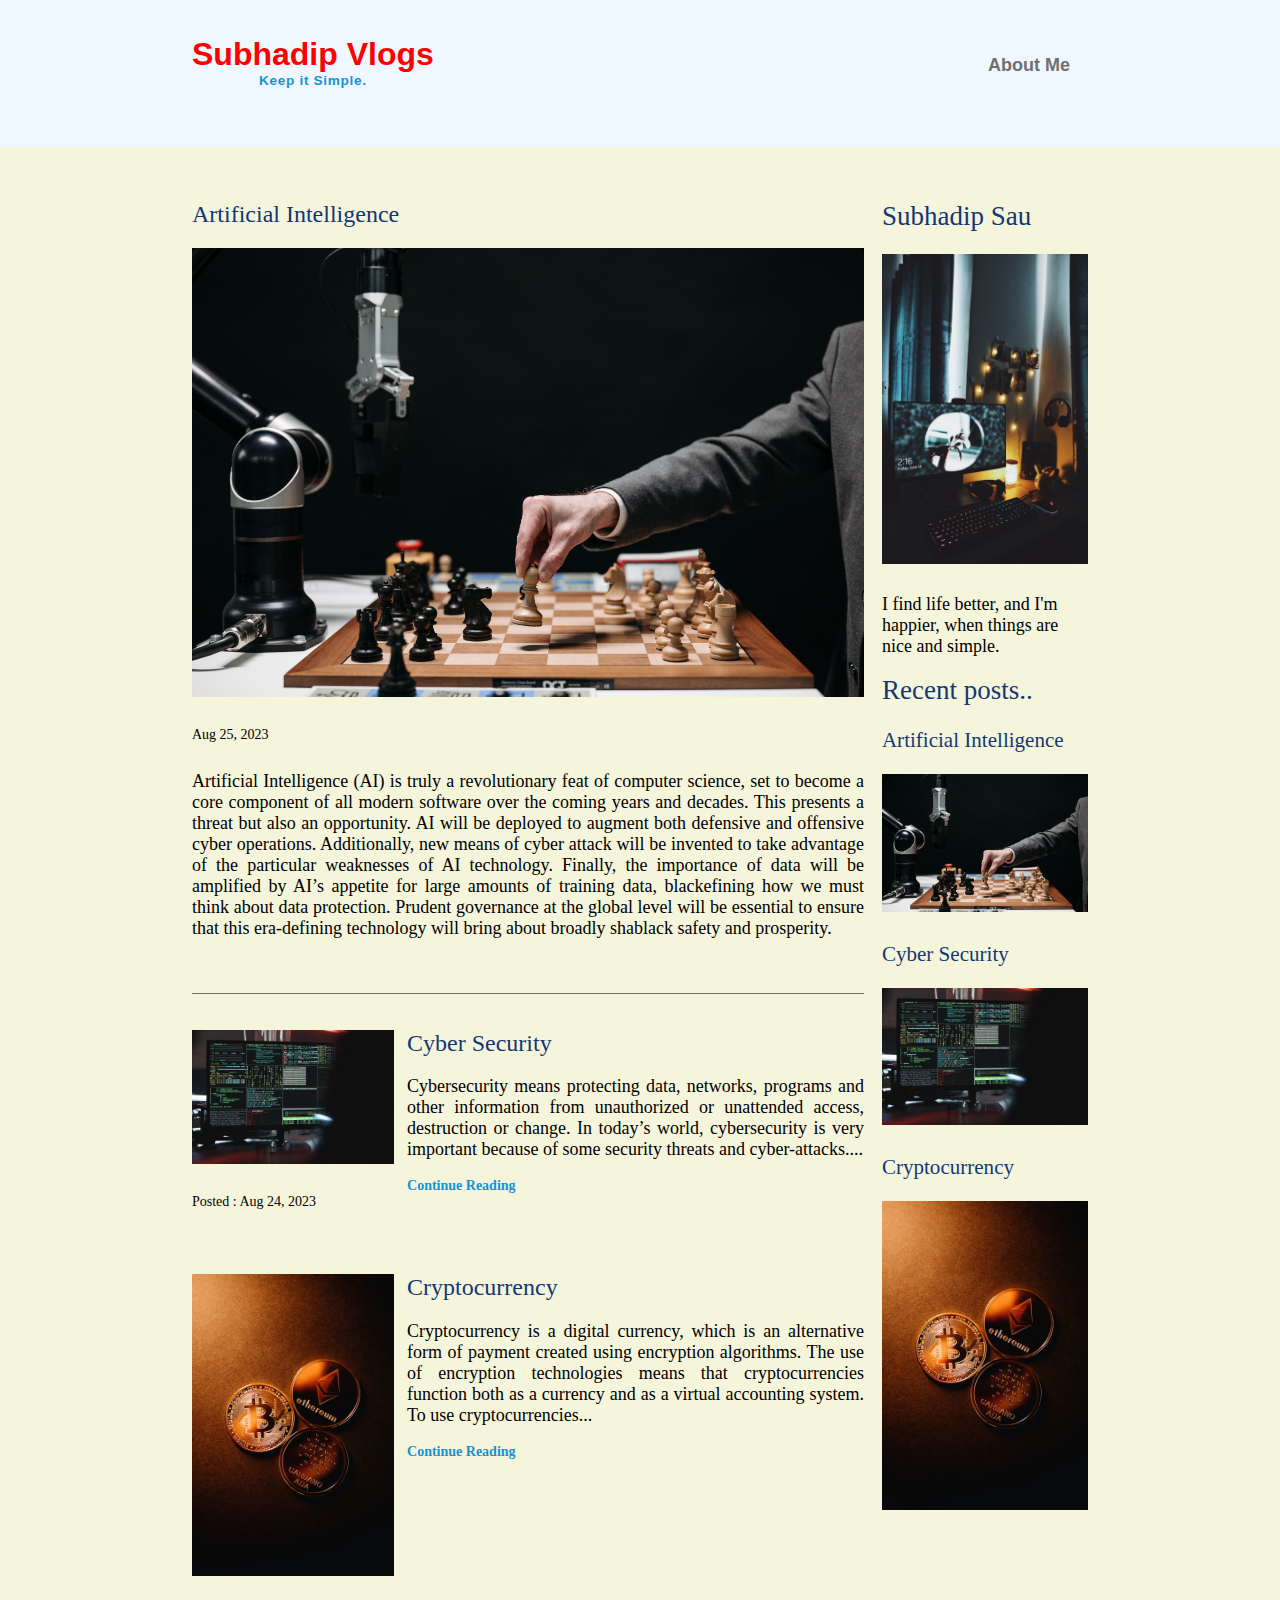
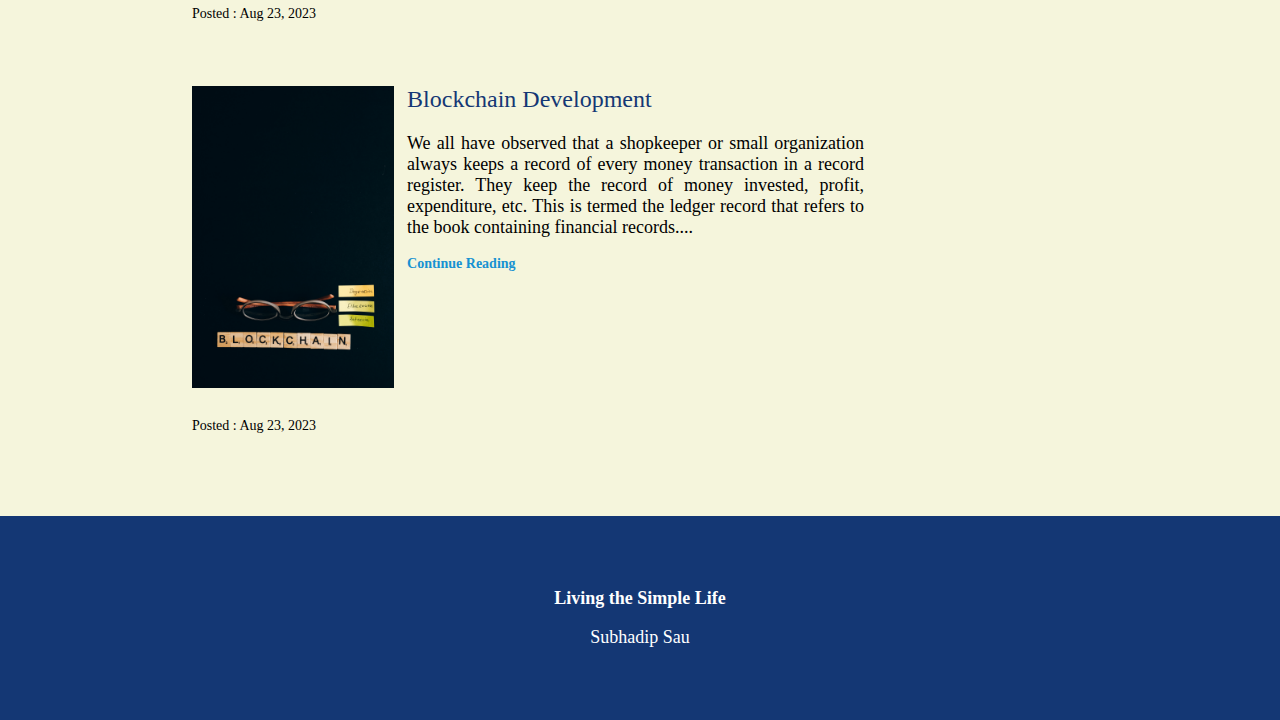
==== index.html @ 30981d5a "Vlog" ====
<html>
  <head>
    <meta charset="UTF-8" />
    <meta name="viewport" content="width=device-width, initial-scale=1" />
    <title>vlog</title>
  </head>
  <link rel="stylesheet" href="style.css" />
  <body>
    <!-- header starts -->
    <header>
      <div class="container container-flex">
        <div class="site-title">
          <h1>Subhadip Vlogs</h1>
          <p class="subtitle">Keep it Simple.</p>
        </div>
        <nav>
          <ul>
            <li><a href="about.html">About Me</a></li>
          </ul>
        </nav>
      </div>
    </header>
    <!-- header ends -->

    <!-- container starts -->
    <div class="container container-flex">
      <main role="main">
        <article class="article-featured">
          <h2 class="article-title">Artificial Intelligence</h2>
          <img
            src="images/image2.jpg"
            alt="image"
            class="article-image"
          />
          <p class="article-info">Aug 25, 2023</p>
          <p class="article-body">
            Artificial Intelligence (AI) is truly a revolutionary feat of computer
          science, set to become a core component of all modern software over
          the coming years and decades. This presents a threat but also an
          opportunity. AI will be deployed to augment both defensive and
          offensive cyber operations. Additionally, new means of cyber attack
          will be invented to take advantage of the particular weaknesses of AI
          technology. Finally, the importance of data will be amplified by AI’s
          appetite for large amounts of training data, blackefining how we must
          think about data protection. Prudent governance at the global level
          will be essential to ensure that this era-defining technology will
          bring about broadly shablack safety and prosperity.
          </p>
        </article>

        <article class="article-recent">
          <div class="article-recent-main">
            <h2 class="article-title">Cyber Security</h2>
            <p class="article-body">
              Cybersecurity means protecting data, networks, programs and other
              information from unauthorized or unattended access, destruction or
              change. In today’s world, cybersecurity is very important because of
              some security threats and cyber-attacks....
            </p>
            <a href="Content/cs.html" class="article-read-more">Continue Reading</a>
          </div>
          <div class="article-recent-secondary">
            <img
              src="images/image3.jpg"
              alt="image"
              class="article-image"
            />
            <p class="article-info">Posted : Aug 24, 2023</p>
          </div>
        </article>

        <article class="article-recent">
          <div class="article-recent-main">
            <h2 class="article-title">Cryptocurrency</h2>
            <p class="article-body">
                Cryptocurrency is a digital currency, which is an alternative form of
                payment created using encryption algorithms. The use of encryption
                technologies means that cryptocurrencies function both as a currency
                and as a virtual accounting system. To use cryptocurrencies...
            </p>
            <a href="Content/crypto.html" class="article-read-more">Continue Reading</a>
          </div>
          <div class="article-recent-secondary">
            <img
              src="images/image4.jpg"
              alt="image"
              class="article-image"
            />
            <p class="article-info">Posted : Aug 23, 2023</p>
          </div>
        </article>

        <article class="article-recent">
          <div class="article-recent-main">
            <h2 class="article-title">Blockchain Development</h2>
            <p class="article-body">
                 We all have observed that a shopkeeper or small organization always
                 keeps a record of every money transaction in a record register. They
                 keep the record of money invested, profit, expenditure, etc. This is
                 termed the ledger record that refers to the book containing financial 
                 records....
            </p>
            <a href="Content/blockchain.html" class="article-read-more">Continue Reading</a>
          </div>
          <div class="article-recent-secondary">
            <img
              src="images/image5.jpg"
              alt="image"
              class="article-image"
            />
            <p class="article-info">Posted : Aug 23, 2023</p>
          </div>
        </article>
      </main>

      <aside class="sidebar">
        <div class="sidebar-widget">
          <h2 class="widget-title">Subhadip Sau</h2>
          <img
            src="images/background.jpg"
            alt="image"
            class="widget-image"
          />
          <p class="widget-body">
            I find life better, and I'm happier, when things are nice and
            simple.
          </p>
        </div>

        <div class="sidebar-widget">
          <h2 class="widget-title">Recent posts..</h2>
          <div class="widget-recent-post">
            <h3 class="widget-recent-post-title">Artificial Intelligence</h3>
            <img
              src="images/image2.jpg"
              alt="image"
              class="widget-image"
            />
          </div>
          <div class="widget-recent-post">
            <h3 class="widget-recent-post-title">Cyber Security</h3>
            <img
              src="images/image3.jpg"
              alt="image"
              class="widget-image"
            />
          </div>
          <div class="widget-recent-post">
            <h3 class="widget-recent-post-title">Cryptocurrency</h3>
            <img
              src="images/image4.jpg"
              alt="image"
              class="widget-image"
            />
          </div>
        </div>
      </aside>
    </div>
    <!-- container ends -->

    <!-- footer starts -->
    <footer>
      <p><strong>Living the Simple Life</strong></p>
      <p>
        <a href="https://www.linkedin.com/in/subhadip-sau/" target="_blank">Subhadip Sau</a>
      </p>
    </footer>
    <!-- footer ends -->
  </body>
</html>
---- style.css ----
body {
    margin: 0;
    font-family:'Times New Roman', Times, serif;
    font-size: 1.125rem;
    font-weight: 300;
    background-color: beige;
}
h1{
    font-family: Arial, Helvetica, sans-serif;
    font-weight: bold;
    color:red
}
h2,
h3 {
    font-family: 'Lora', serif;
    font-weight: 400;
    color: #143774;
    margin-top: 0;
}
h1{
  font-size: 2rem;
  margin: 0;
}
a {
    color: #1792d2;
}

a:hover,
a:focus {
    color: #143774;
}

strong {
    font-weight: 700;
}
.subtitle{
  font-size: 0.85rem;
  font-weight: 700;
  margin: 0;
  color: #1792d2;
  letter-spacing: 0.05em;
  font-family: 'Ubuntu Bold', sans-serif;
}
.article-title {
    font-size: 1.5rem;
}

.article-read-more,
.article-info {
    font-size: .875rem;
}

.article-read-more {
    color: #1792d2;
    text-decoration: none;
    font-weight: 700;
}
.article-read-more:hover,
.article-read-more:focus {
    color: #143774;
    text-decoration: underline;
}
.article-info {
    margin: 2em 0;
}
header{
  padding: 2em 0;
  text-align: center;
  background: #f0f8ff;
  font-family: sans-serif;
  margin-bottom: 3em;
}
.container-flex{
  max-width: 70vw;
  margin: 0 auto;
  display: flex;
  justify-content: space-between;
  margin-bottom: 1em;
}
nav ul{
  display: flex;
  justify-content: center;
  list-style: none;
  padding: 0;
}
nav li{
  margin: 0 1em;
}
nav a{
  text-decoration: none;
  color: #707070;
  font-weight: 700; 
  padding: 0.25em 0;
}

nav a:hover,
nav a:focus{
  color: #143774;
  border-bottom: 1px solid black;
  transition: .3s ease;
}

img{
  max-width: 100%;
  display: block;
  margin-bottom: 30px;
}
main{
  max-width: 75%;
}
.article-body{
  width: 100%;
  text-align: justify;
}
.sidebar{
  max-width: 23%;
}
footer {
    background:#143774;
    color: white;
    text-align: center;
    padding: 3em 0;
}
footer a{
  text-decoration: none;
  color: white;
}
footer a:hover{
  text-decoration: underline;
  color: white;
}
@media (max-width:1050px){
  .container-flex{
    flex-direction: column;
  }
  .site-title, .subtitle{
    width: 100%;
  }
  main{
    max-width: 100%;
  }
  .sidebar{
    max-width: 100%;
  }
  
}
@media (max-width: 500px){
  nav ul{
    display: flex;
    flex-direction: column;
  }
  nav li{
    margin: 0.5em 0;
  }
}

/* articles */
.article-featured {
    border-bottom: #707070 1px solid;
    padding-bottom: 2em;
    margin-bottom: 2em;
}
.article-recent {
    display: flex;
    flex-direction: column;
    margin-bottom: 2em;
}

.article-recent-main {
    order: 2;
}

.article-recent-secondary {
    order: 1;
}

@media (min-width: 675px) {
    .article-recent {
        flex-direction: row;
        justify-content: space-between;
    }
    
    .article-recent-main {
        width: 68%;
    }
    
    .article-recent-secondary {
        width: 30%;
    }
}
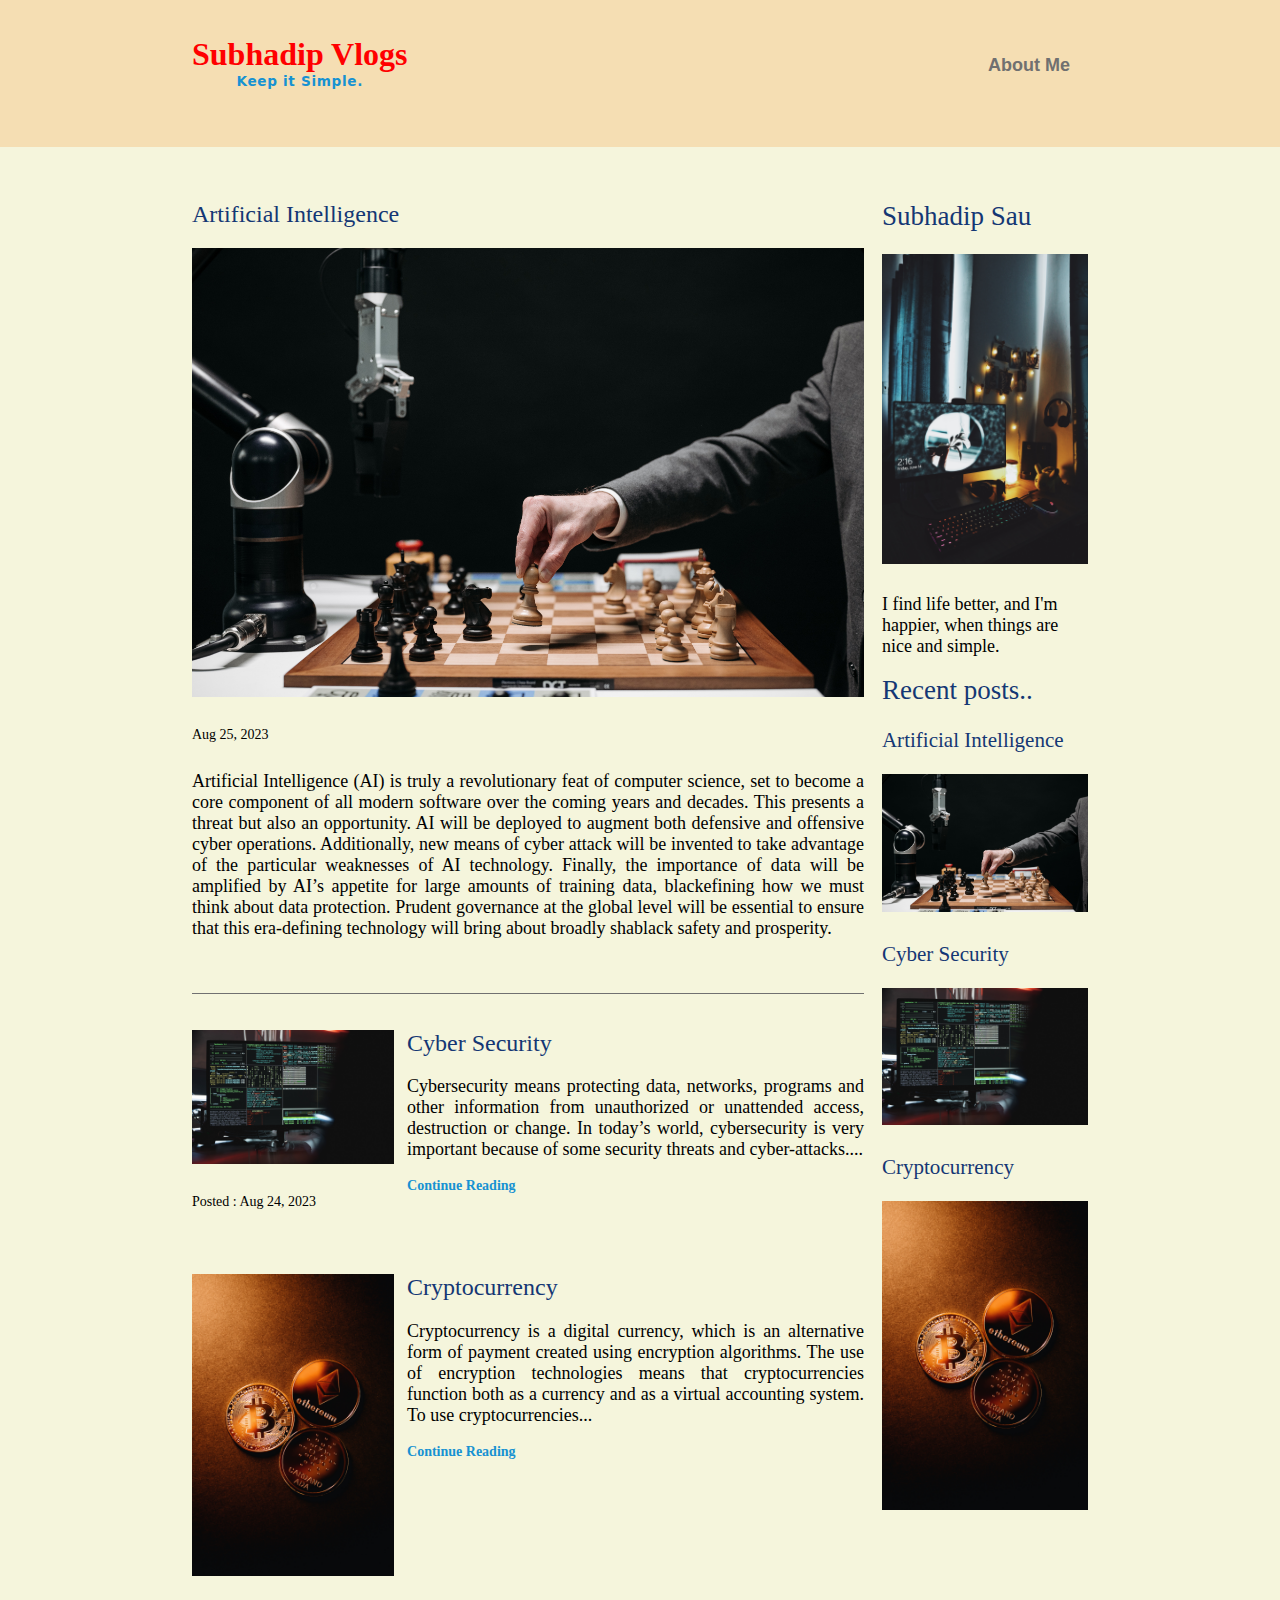
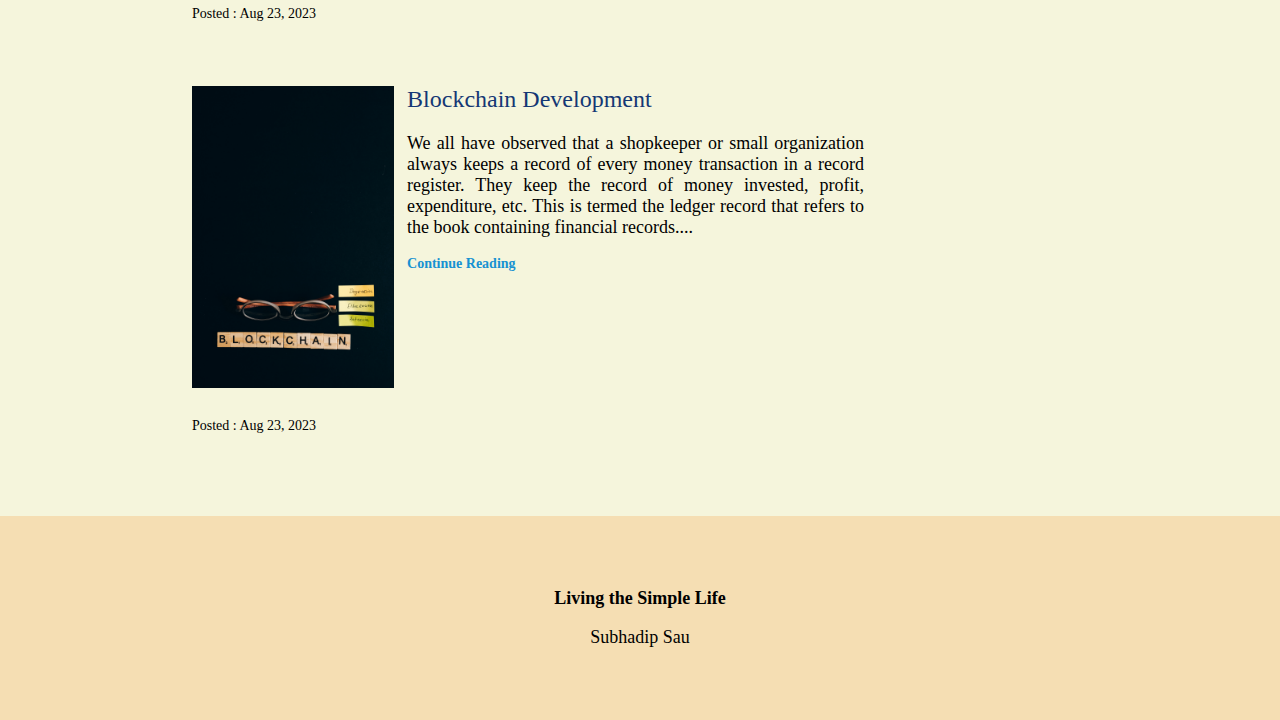
==== commit 908b8c95: "Small Change" ====
--- a/index.html
+++ b/index.html
@@ -112,7 +112,7 @@
           </div>
         </article>
       </main>
-
+      
       <aside class="sidebar">
         <div class="sidebar-widget">
           <h2 class="widget-title">Subhadip Sau</h2>
@@ -162,7 +162,7 @@
     <footer>
       <p><strong>Living the Simple Life</strong></p>
       <p>
-        <a href="https://www.linkedin.com/in/subhadip-sau/" target="_blank">Subhadip Sau</a>
+        <a href="https://www.linkedin.com/in/subhadip-sau/" target="_blank" style="color: black;">Subhadip Sau</a>
       </p>
     </footer>
     <!-- footer ends -->
--- a/style.css
+++ b/style.css
@@ -6,7 +6,7 @@
     background-color: beige;
 }
 h1{
-    font-family: Arial, Helvetica, sans-serif;
+    font-family: -webkit-body;
     font-weight: bold;
     color:red
 }
@@ -39,7 +39,7 @@
   margin: 0;
   color: #1792d2;
   letter-spacing: 0.05em;
-  font-family: 'Ubuntu Bold', sans-serif;
+  font-family: system-ui, -apple-system, BlinkMacSystemFont, 'Segoe UI', Roboto, Oxygen, Ubuntu, Cantarell, 'Open Sans', 'Helvetica Neue', sans-serif;
 }
 .article-title {
     font-size: 1.5rem;
@@ -66,7 +66,7 @@
 header{
   padding: 2em 0;
   text-align: center;
-  background: #f0f8ff;
+  background: wheat;
   font-family: sans-serif;
   margin-bottom: 3em;
 }
@@ -116,8 +116,8 @@
   max-width: 23%;
 }
 footer {
-    background:#143774;
-    color: white;
+    background: wheat;
+    color: black;
     text-align: center;
     padding: 3em 0;
 }
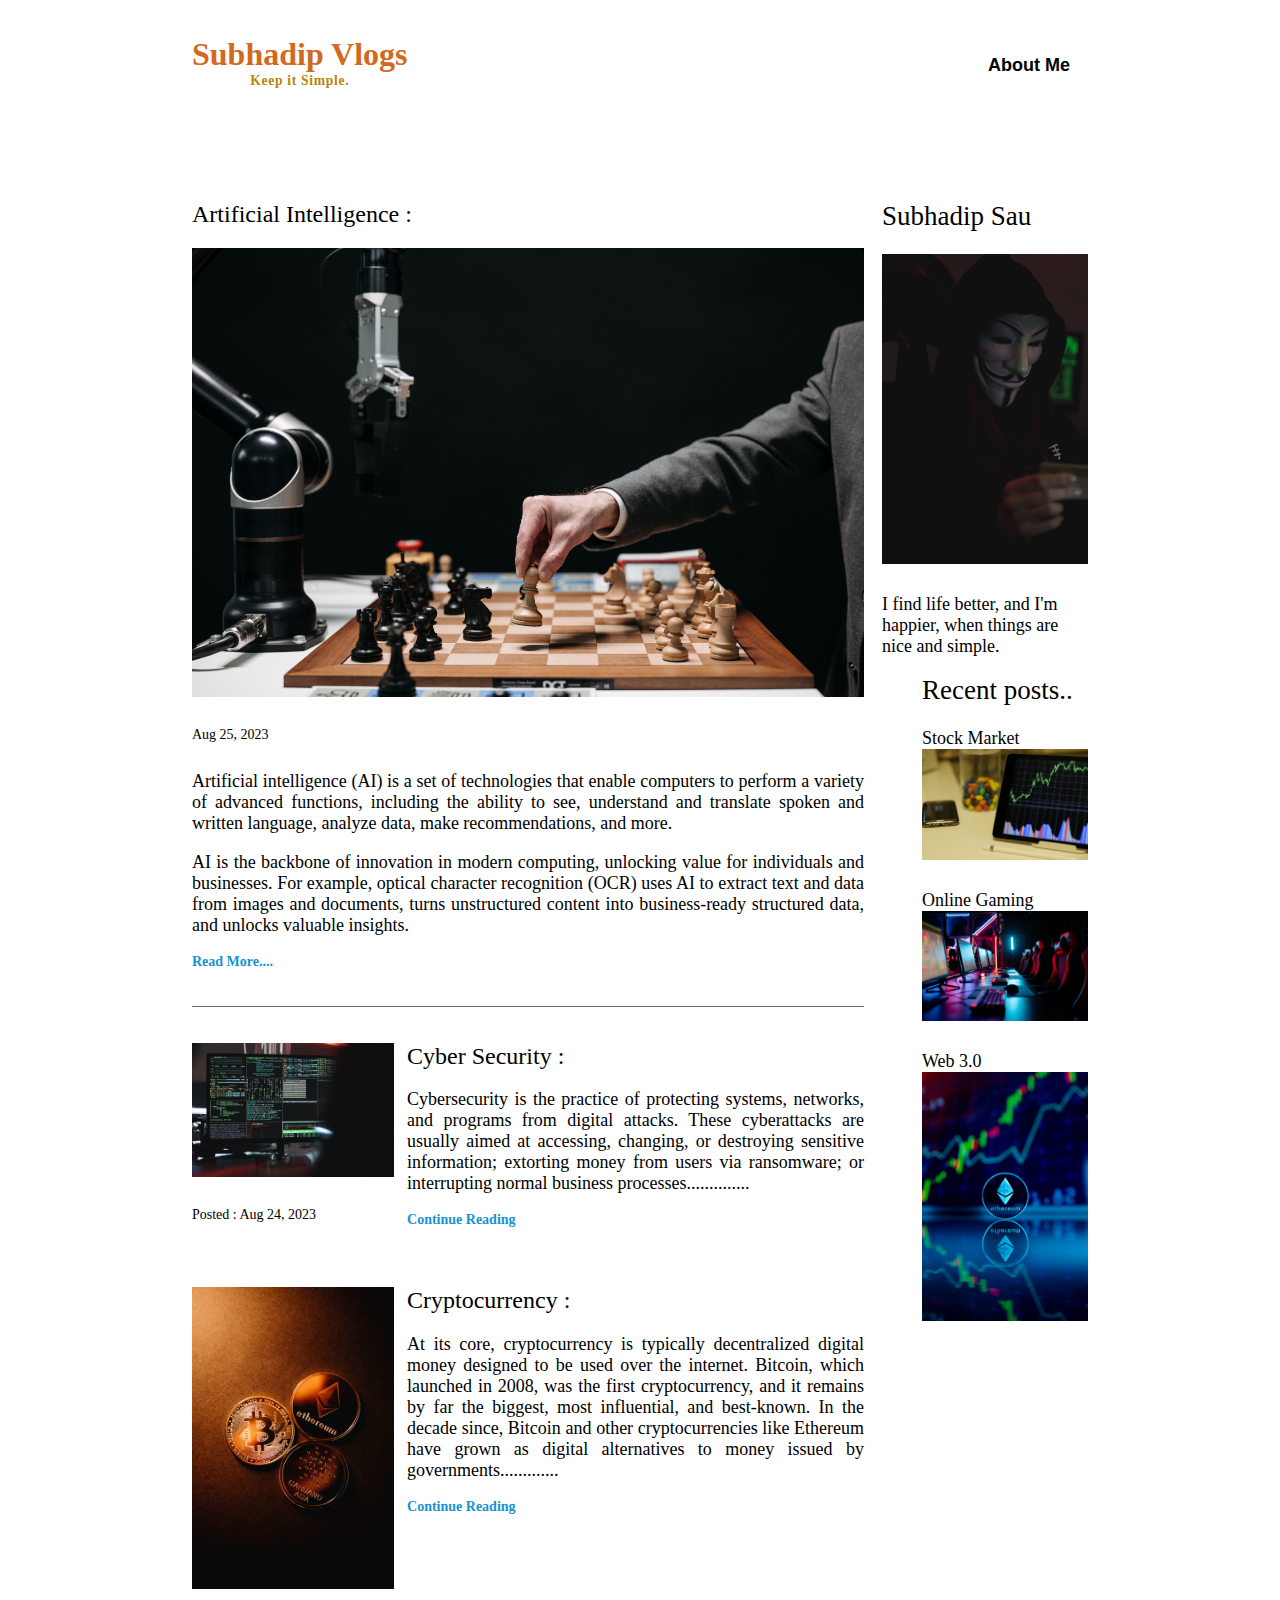
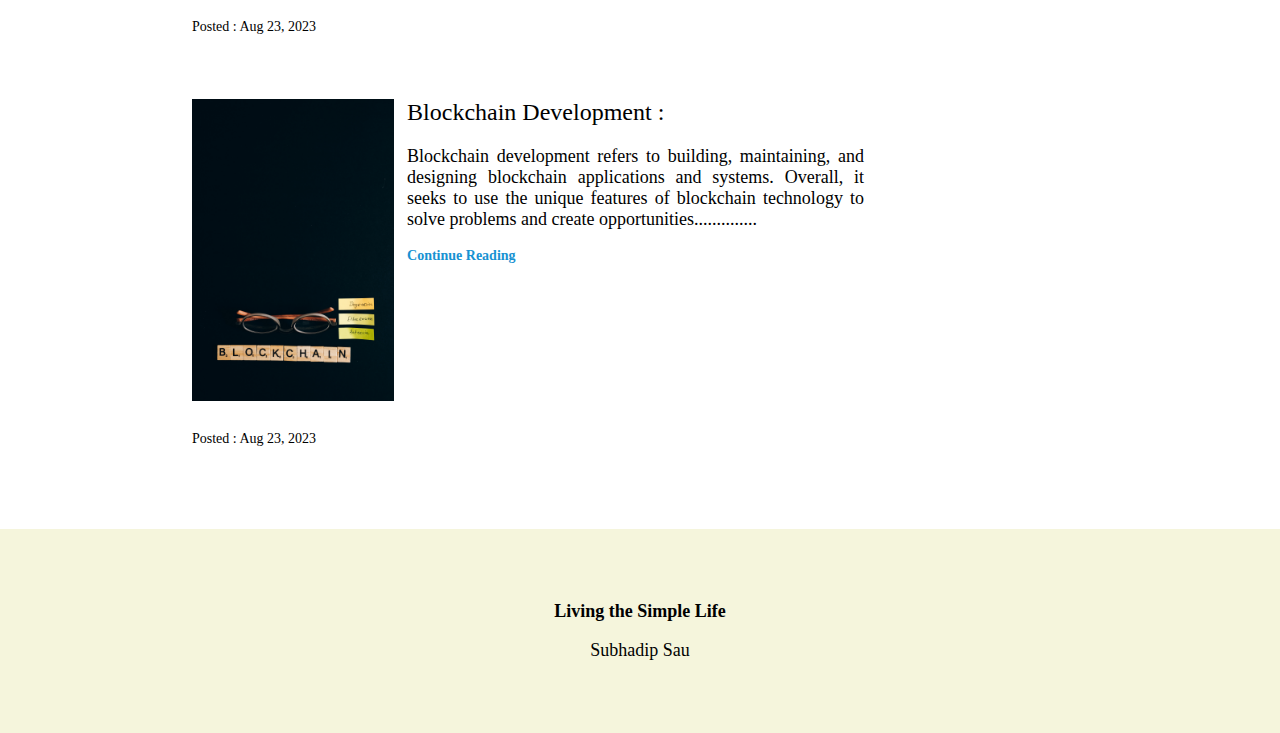
==== commit 3fdb2f7e: "Some Changes" ====
--- a/index.html
+++ b/index.html
@@ -15,7 +15,7 @@
         </div>
         <nav>
           <ul>
-            <li><a href="about.html">About Me</a></li>
+            <li><a href="https://www.linkedin.com/in/subhadip-sau/">About Me</a></li>
           </ul>
         </nav>
       </div>
@@ -26,7 +26,7 @@
     <div class="container container-flex">
       <main role="main">
         <article class="article-featured">
-          <h2 class="article-title">Artificial Intelligence</h2>
+          <h2 class="article-title">Artificial Intelligence : </h2>
           <img
             src="images/image2.jpg"
             alt="image"
@@ -34,30 +34,20 @@
           />
           <p class="article-info">Aug 25, 2023</p>
           <p class="article-body">
-            Artificial Intelligence (AI) is truly a revolutionary feat of computer
-          science, set to become a core component of all modern software over
-          the coming years and decades. This presents a threat but also an
-          opportunity. AI will be deployed to augment both defensive and
-          offensive cyber operations. Additionally, new means of cyber attack
-          will be invented to take advantage of the particular weaknesses of AI
-          technology. Finally, the importance of data will be amplified by AI’s
-          appetite for large amounts of training data, blackefining how we must
-          think about data protection. Prudent governance at the global level
-          will be essential to ensure that this era-defining technology will
-          bring about broadly shablack safety and prosperity.
-          </p>
+            Artificial intelligence (AI) is a set of technologies that enable computers to perform a variety of advanced functions, including the ability to see, understand and translate spoken and written language, analyze data, make recommendations, and more.</p>
+          <p class="article-body">
+            AI is the backbone of innovation in modern computing, unlocking value for individuals and businesses. For example, optical character recognition (OCR) uses AI to extract text and data from images and documents, turns unstructured content into business-ready structured data, and unlocks valuable insights.
+          </p>  
+          <a href="https://cloud.google.com/learn/what-is-artificial-intelligence" class="article-read-more">Read More....</a>
         </article>
 
         <article class="article-recent">
           <div class="article-recent-main">
-            <h2 class="article-title">Cyber Security</h2>
+            <h2 class="article-title">Cyber Security : </h2>
             <p class="article-body">
-              Cybersecurity means protecting data, networks, programs and other
-              information from unauthorized or unattended access, destruction or
-              change. In today’s world, cybersecurity is very important because of
-              some security threats and cyber-attacks....
+              Cybersecurity is the practice of protecting systems, networks, and programs from digital attacks. These cyberattacks are usually aimed at accessing, changing, or destroying sensitive information; extorting money from users via ransomware; or interrupting normal business processes..............
             </p>
-            <a href="Content/cs.html" class="article-read-more">Continue Reading</a>
+            <a href="https://www.cisco.com/c/en_in/products/security/what-is-cybersecurity.html" class="article-read-more">Continue Reading</a>
           </div>
           <div class="article-recent-secondary">
             <img
@@ -71,14 +61,11 @@
 
         <article class="article-recent">
           <div class="article-recent-main">
-            <h2 class="article-title">Cryptocurrency</h2>
+            <h2 class="article-title">Cryptocurrency : </h2>
             <p class="article-body">
-                Cryptocurrency is a digital currency, which is an alternative form of
-                payment created using encryption algorithms. The use of encryption
-                technologies means that cryptocurrencies function both as a currency
-                and as a virtual accounting system. To use cryptocurrencies...
+              At its core, cryptocurrency is typically decentralized digital money designed to be used over the internet. Bitcoin, which launched in 2008, was the first cryptocurrency, and it remains by far the biggest, most influential, and best-known. In the decade since, Bitcoin and other cryptocurrencies like Ethereum have grown as digital alternatives to money issued by governments.............
             </p>
-            <a href="Content/crypto.html" class="article-read-more">Continue Reading</a>
+            <a href="https://www.coinbase.com/learn/crypto-basics/what-is-cryptocurrency" class="article-read-more">Continue Reading</a>
           </div>
           <div class="article-recent-secondary">
             <img
@@ -92,15 +79,11 @@
 
         <article class="article-recent">
           <div class="article-recent-main">
-            <h2 class="article-title">Blockchain Development</h2>
+            <h2 class="article-title">Blockchain Development : </h2>
             <p class="article-body">
-                 We all have observed that a shopkeeper or small organization always
-                 keeps a record of every money transaction in a record register. They
-                 keep the record of money invested, profit, expenditure, etc. This is
-                 termed the ledger record that refers to the book containing financial 
-                 records....
+                 Blockchain development refers to building, maintaining, and designing blockchain applications and systems. Overall, it seeks to use the unique features of blockchain technology to solve problems and create opportunities..............
             </p>
-            <a href="Content/blockchain.html" class="article-read-more">Continue Reading</a>
+            <a href="https://www.coursera.org/articles/blockchain-developer" class="article-read-more">Continue Reading</a>
           </div>
           <div class="article-recent-secondary">
             <img
@@ -127,28 +110,30 @@
           </p>
         </div>
 
+        
         <div class="sidebar-widget">
+          <ol>
           <h2 class="widget-title">Recent posts..</h2>
           <div class="widget-recent-post">
-            <h3 class="widget-recent-post-title">Artificial Intelligence</h3>
+            <a href="https://www.nseindia.com/" class="widget-recent-post-title">Stock Market</a>
             <img
-              src="images/image2.jpg"
+              src="images/image6.jpg"
               alt="image"
               class="widget-image"
             />
           </div>
           <div class="widget-recent-post">
-            <h3 class="widget-recent-post-title">Cyber Security</h3>
+            <a href="https://www.statista.com/topics/1551/online-gaming/#topicOverview" class="widget-recent-post-title">Online Gaming</a>
             <img
-              src="images/image3.jpg"
+              src="images/image7.jpg"
               alt="image"
               class="widget-image"
             />
           </div>
           <div class="widget-recent-post">
-            <h3 class="widget-recent-post-title">Cryptocurrency</h3>
+            <a href="https://ethereum.org/en/web3/" class="widget-recent-post-title">Web 3.0</a>
             <img
-              src="images/image4.jpg"
+              src="images/image8.jpg"
               alt="image"
               class="widget-image"
             />
@@ -162,7 +147,7 @@
     <footer>
       <p><strong>Living the Simple Life</strong></p>
       <p>
-        <a href="https://www.linkedin.com/in/subhadip-sau/" target="_blank" style="color: black;">Subhadip Sau</a>
+        <a href="about.html" target="_blank" style="color: black;">Subhadip Sau</a>
       </p>
     </footer>
     <!-- footer ends -->
--- a/style.css
+++ b/style.css
@@ -1,191 +1,194 @@
 body {
-    margin: 0;
-    font-family:'Times New Roman', Times, serif;
-    font-size: 1.125rem;
-    font-weight: 300;
-    background-color: beige;
+  margin: 0;
+  font-family: "Times New Roman", Times, serif;
+  font-size: 1.125rem;
+  font-weight: 300;
+  background-color: white;
 }
-h1{
-    font-family: -webkit-body;
-    font-weight: bold;
-    color:red
+h1 {
+  font-family: -webkit-body;
+  font-weight: bold;
+  color: chocolate;
 }
 h2,
 h3 {
-    font-family: 'Lora', serif;
-    font-weight: 400;
-    color: #143774;
-    margin-top: 0;
+  font-family: "Lora", serif;
+  font-weight: 400;
+  color: black;
+  margin-top: 0;
 }
-h1{
+h1 {
   font-size: 2rem;
   margin: 0;
 }
 a {
-    color: #1792d2;
+  color: #1792d2;
 }
 
 a:hover,
 a:focus {
-    color: #143774;
+  color: red;
 }
 
 strong {
-    font-weight: 700;
+  font-weight: 700;
 }
-.subtitle{
+.subtitle {
   font-size: 0.85rem;
   font-weight: 700;
   margin: 0;
-  color: #1792d2;
+  color: darkgoldenrod;
   letter-spacing: 0.05em;
-  font-family: system-ui, -apple-system, BlinkMacSystemFont, 'Segoe UI', Roboto, Oxygen, Ubuntu, Cantarell, 'Open Sans', 'Helvetica Neue', sans-serif;
+  font-family:serif;
 }
 .article-title {
-    font-size: 1.5rem;
+  font-size: 1.5rem;
 }
 
 .article-read-more,
 .article-info {
-    font-size: .875rem;
+  font-size: 0.875rem;
 }
 
 .article-read-more {
-    color: #1792d2;
-    text-decoration: none;
-    font-weight: 700;
+  color: #1792d2;
+  text-decoration: none;
+  font-weight: 700;
 }
 .article-read-more:hover,
 .article-read-more:focus {
-    color: #143774;
-    text-decoration: underline;
+  color: #143774;
+  text-decoration: underline;
 }
 .article-info {
-    margin: 2em 0;
+  margin: 2em 0;
 }
-header{
+header {
   padding: 2em 0;
   text-align: center;
-  background: wheat;
+  background: white;
   font-family: sans-serif;
   margin-bottom: 3em;
 }
-.container-flex{
+.container-flex {
   max-width: 70vw;
   margin: 0 auto;
   display: flex;
   justify-content: space-between;
   margin-bottom: 1em;
 }
-nav ul{
+nav ul {
   display: flex;
   justify-content: center;
   list-style: none;
   padding: 0;
 }
-nav li{
+nav li {
   margin: 0 1em;
 }
-nav a{
+nav a {
   text-decoration: none;
-  color: #707070;
-  font-weight: 700; 
+  color:black;
+  font-weight: 700;
   padding: 0.25em 0;
 }
 
 nav a:hover,
-nav a:focus{
-  color: #143774;
+nav a:focus {
   border-bottom: 1px solid black;
-  transition: .3s ease;
+  transition: 0.3s ease;
 }
 
-img{
+img {
   max-width: 100%;
   display: block;
   margin-bottom: 30px;
 }
-main{
+main {
   max-width: 75%;
 }
-.article-body{
+.article-body {
   width: 100%;
   text-align: justify;
 }
-.sidebar{
+.sidebar {
   max-width: 23%;
 }
 footer {
-    background: wheat;
-    color: black;
-    text-align: center;
-    padding: 3em 0;
+  background:beige;
+  color: black;
+  text-align: center;
+  padding: 3em 0;
 }
-footer a{
+footer a {
   text-decoration: none;
   color: white;
 }
-footer a:hover{
+footer a:hover {
   text-decoration: underline;
   color: white;
 }
-@media (max-width:1050px){
-  .container-flex{
+@media (max-width: 1050px) {
+  .container-flex {
     flex-direction: column;
   }
-  .site-title, .subtitle{
+  .site-title,
+  .subtitle {
     width: 100%;
   }
-  main{
+  main {
     max-width: 100%;
   }
-  .sidebar{
+  .sidebar {
     max-width: 100%;
   }
-  
 }
-@media (max-width: 500px){
-  nav ul{
+@media (max-width: 500px) {
+  nav ul {
     display: flex;
     flex-direction: column;
   }
-  nav li{
+  nav li {
     margin: 0.5em 0;
   }
 }
 
 /* articles */
 .article-featured {
-    border-bottom: #707070 1px solid;
-    padding-bottom: 2em;
-    margin-bottom: 2em;
+  border-bottom: #707070 1px solid;
+  padding-bottom: 2em;
+  margin-bottom: 2em;
 }
 .article-recent {
-    display: flex;
-    flex-direction: column;
-    margin-bottom: 2em;
+  display: flex;
+  flex-direction: column;
+  margin-bottom: 2em;
 }
 
 .article-recent-main {
-    order: 2;
+  order: 2;
 }
 
 .article-recent-secondary {
-    order: 1;
+  order: 1;
 }
 
 @media (min-width: 675px) {
-    .article-recent {
-        flex-direction: row;
-        justify-content: space-between;
-    }
-    
-    .article-recent-main {
-        width: 68%;
-    }
-    
-    .article-recent-secondary {
-        width: 30%;
-    }
+  .article-recent {
+    flex-direction: row;
+    justify-content: space-between;
+  }
+
+  .article-recent-main {
+    width: 68%;
+  }
+
+  .article-recent-secondary {
+    width: 30%;
+  }
 }
 
+.widget-recent-post-title {
+  color: inherit;
+  text-decoration: none;
+}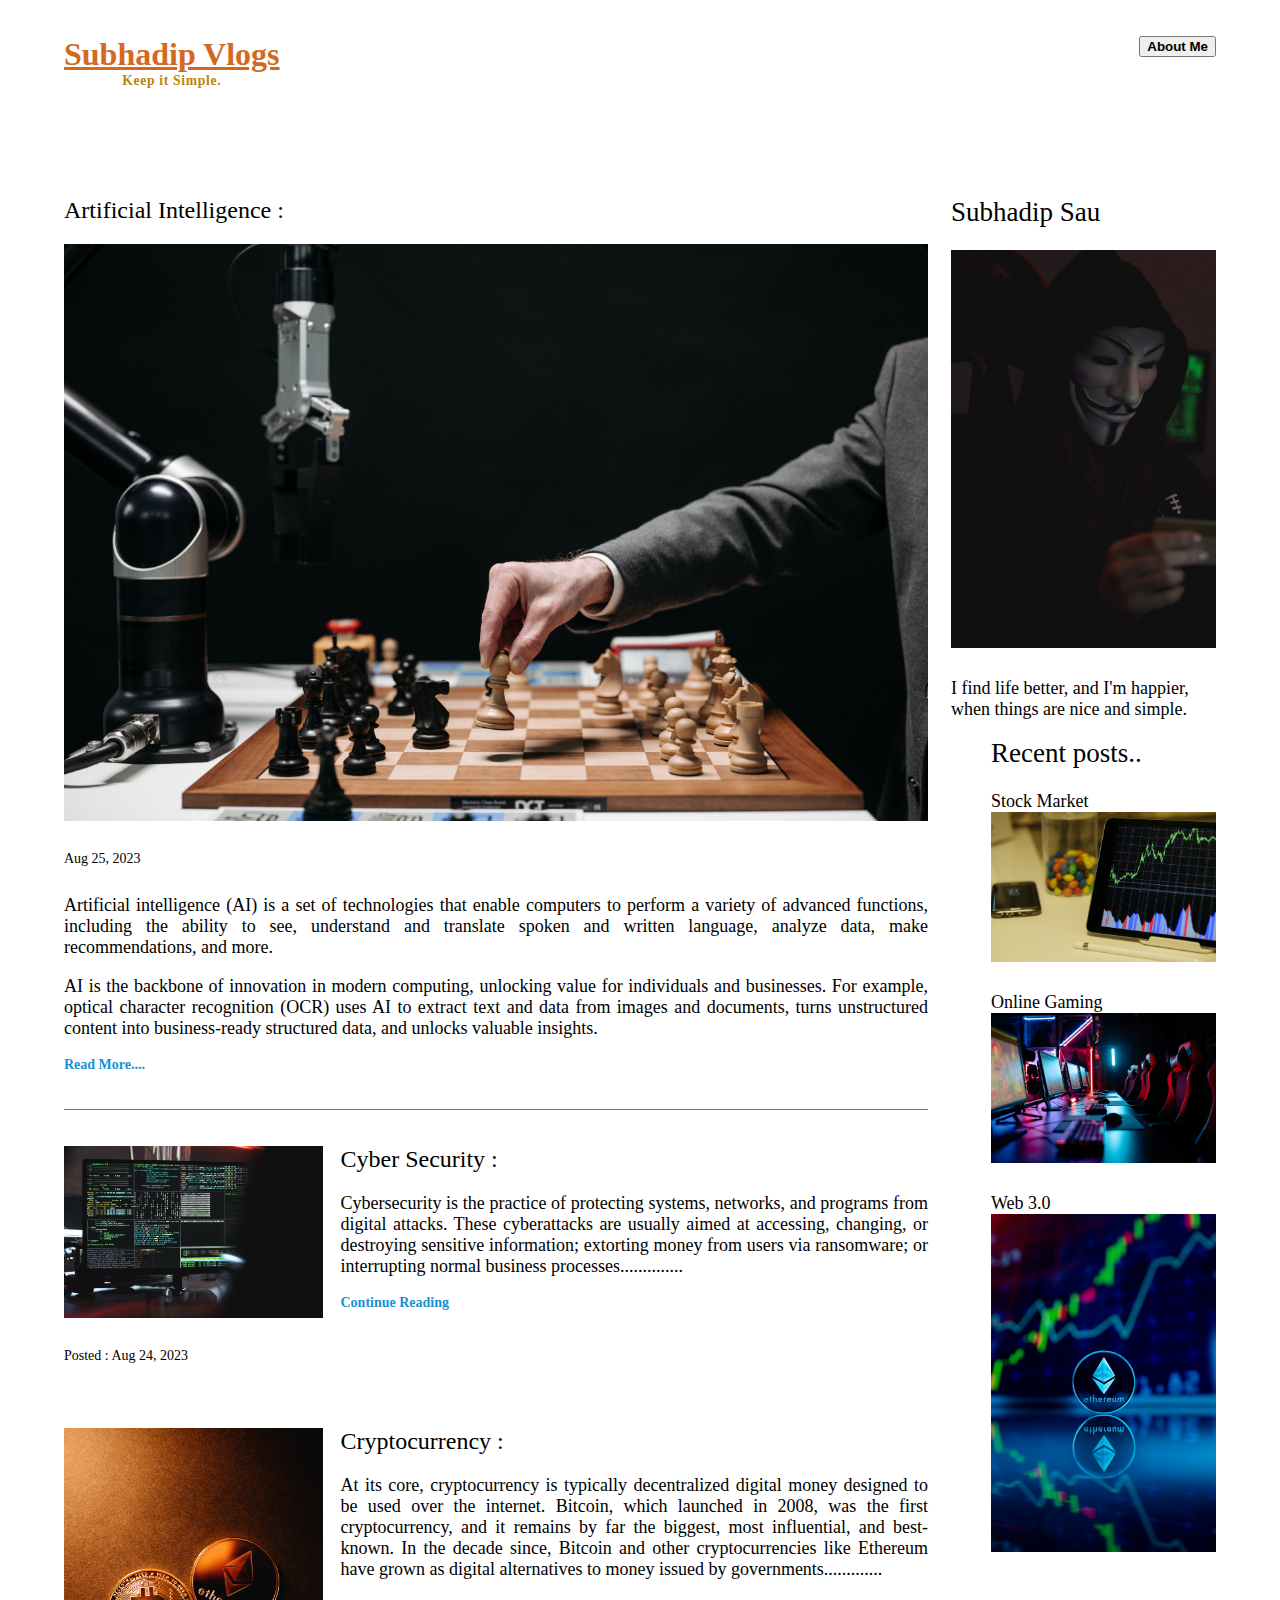
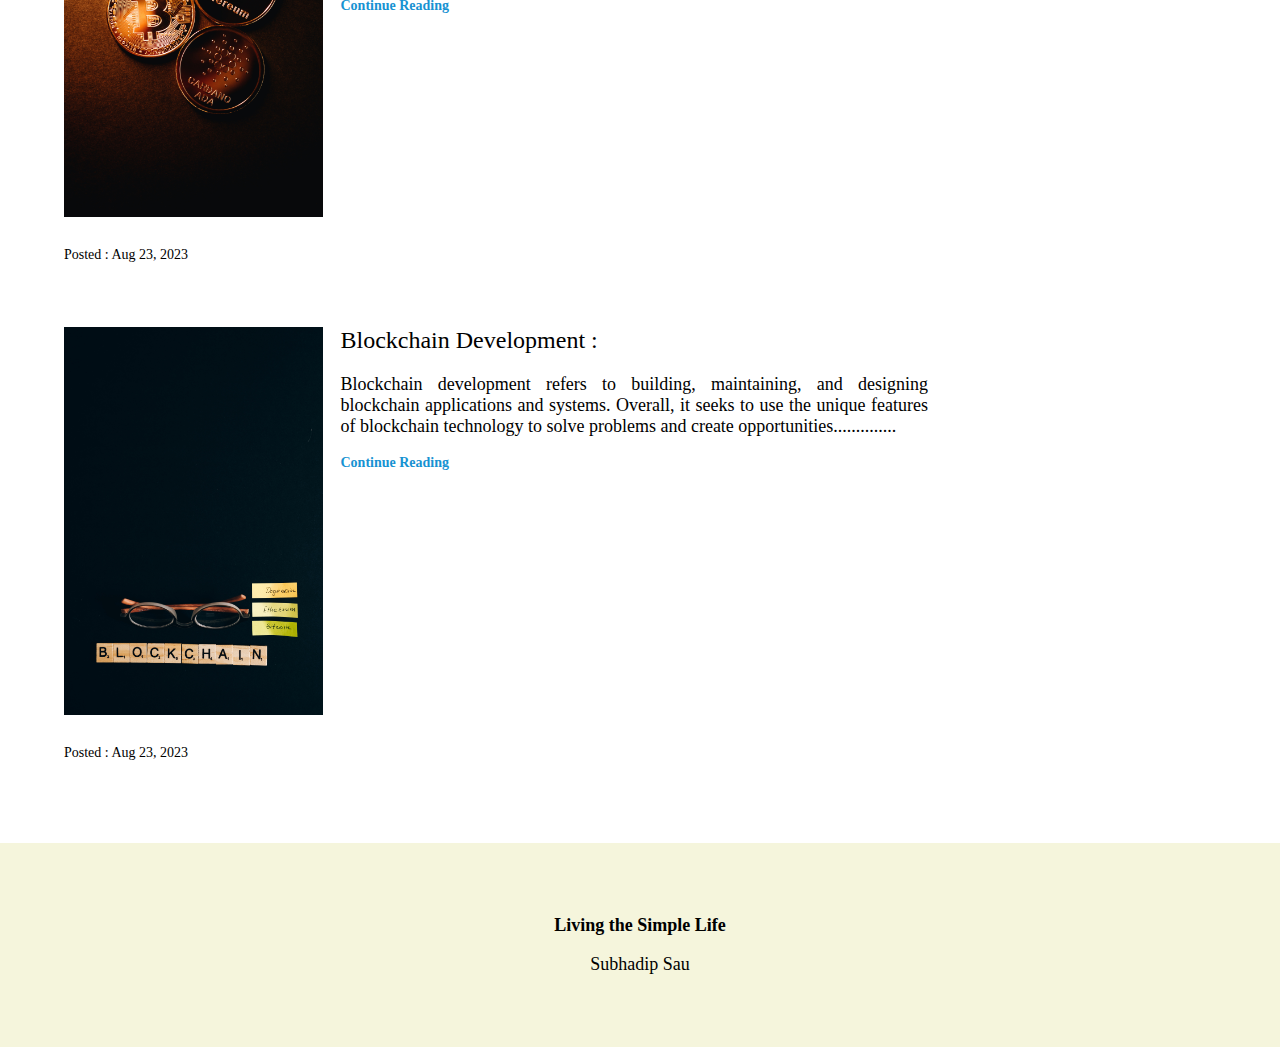
==== commit 68b1dc2c: "some changes in style" ====
--- a/index.html
+++ b/index.html
@@ -4,7 +4,9 @@
     <meta name="viewport" content="width=device-width, initial-scale=1" />
     <title>vlog</title>
   </head>
+
   <link rel="stylesheet" href="style.css" />
+
   <body>
     <!-- header starts -->
     <header>
@@ -14,9 +16,9 @@
           <p class="subtitle">Keep it Simple.</p>
         </div>
         <nav>
-          <ul>
-            <li><a href="https://www.linkedin.com/in/subhadip-sau/">About Me</a></li>
-          </ul>
+          <button>
+            <a href="https://www.linkedin.com/in/subhadip-sau/" target="_blank">About Me</a>
+          </button>
         </nav>
       </div>
     </header>
@@ -38,7 +40,7 @@
           <p class="article-body">
             AI is the backbone of innovation in modern computing, unlocking value for individuals and businesses. For example, optical character recognition (OCR) uses AI to extract text and data from images and documents, turns unstructured content into business-ready structured data, and unlocks valuable insights.
           </p>  
-          <a href="https://cloud.google.com/learn/what-is-artificial-intelligence" class="article-read-more">Read More....</a>
+          <a href="https://cloud.google.com/learn/what-is-artificial-intelligence" class="article-read-more" target="_blank">Read More....</a>
         </article>
 
         <article class="article-recent">
@@ -47,7 +49,7 @@
             <p class="article-body">
               Cybersecurity is the practice of protecting systems, networks, and programs from digital attacks. These cyberattacks are usually aimed at accessing, changing, or destroying sensitive information; extorting money from users via ransomware; or interrupting normal business processes..............
             </p>
-            <a href="https://www.cisco.com/c/en_in/products/security/what-is-cybersecurity.html" class="article-read-more">Continue Reading</a>
+            <a href="https://www.cisco.com/c/en_in/products/security/what-is-cybersecurity.html" target="_blank" class="article-read-more">Continue Reading</a>
           </div>
           <div class="article-recent-secondary">
             <img
@@ -65,7 +67,7 @@
             <p class="article-body">
               At its core, cryptocurrency is typically decentralized digital money designed to be used over the internet. Bitcoin, which launched in 2008, was the first cryptocurrency, and it remains by far the biggest, most influential, and best-known. In the decade since, Bitcoin and other cryptocurrencies like Ethereum have grown as digital alternatives to money issued by governments.............
             </p>
-            <a href="https://www.coinbase.com/learn/crypto-basics/what-is-cryptocurrency" class="article-read-more">Continue Reading</a>
+            <a href="https://www.coinbase.com/learn/crypto-basics/what-is-cryptocurrency" target="_blank" class="article-read-more">Continue Reading</a>
           </div>
           <div class="article-recent-secondary">
             <img
@@ -83,7 +85,7 @@
             <p class="article-body">
                  Blockchain development refers to building, maintaining, and designing blockchain applications and systems. Overall, it seeks to use the unique features of blockchain technology to solve problems and create opportunities..............
             </p>
-            <a href="https://www.coursera.org/articles/blockchain-developer" class="article-read-more">Continue Reading</a>
+            <a href="https://www.coursera.org/articles/blockchain-developer" target="_blank" class="article-read-more">Continue Reading</a>
           </div>
           <div class="article-recent-secondary">
             <img
@@ -115,7 +117,7 @@
           <ol>
           <h2 class="widget-title">Recent posts..</h2>
           <div class="widget-recent-post">
-            <a href="https://www.nseindia.com/" class="widget-recent-post-title">Stock Market</a>
+            <a href="https://www.nseindia.com/" target="_blank" class="widget-recent-post-title">Stock Market</a>
             <img
               src="images/image6.jpg"
               alt="image"
@@ -123,7 +125,7 @@
             />
           </div>
           <div class="widget-recent-post">
-            <a href="https://www.statista.com/topics/1551/online-gaming/#topicOverview" class="widget-recent-post-title">Online Gaming</a>
+            <a href="https://www.statista.com/topics/1551/online-gaming/#topicOverview" target="_blank" class="widget-recent-post-title">Online Gaming</a>
             <img
               src="images/image7.jpg"
               alt="image"
@@ -131,7 +133,7 @@
             />
           </div>
           <div class="widget-recent-post">
-            <a href="https://ethereum.org/en/web3/" class="widget-recent-post-title">Web 3.0</a>
+            <a href="https://ethereum.org/en/web3/" target="_blank" class="widget-recent-post-title">Web 3.0</a>
             <img
               src="images/image8.jpg"
               alt="image"
--- a/style.css
+++ b/style.css
@@ -9,6 +9,7 @@
   font-family: -webkit-body;
   font-weight: bold;
   color: chocolate;
+  text-decoration: underline;
 }
 h2,
 h3 {
@@ -21,13 +22,10 @@
   font-size: 2rem;
   margin: 0;
 }
+
 a {
-  color: #1792d2;
-}
-
-a:hover,
-a:focus {
-  color: red;
+  color: inherit;
+  text-decoration: none;
 }
 
 strong {
@@ -71,32 +69,24 @@
   margin-bottom: 3em;
 }
 .container-flex {
-  max-width: 70vw;
+  max-width: 90vw;
   margin: 0 auto;
   display: flex;
   justify-content: space-between;
   margin-bottom: 1em;
 }
-nav ul {
-  display: flex;
-  justify-content: center;
-  list-style: none;
-  padding: 0;
-}
-nav li {
-  margin: 0 1em;
-}
+
 nav a {
   text-decoration: none;
   color:black;
-  font-weight: 700;
+  font-weight: 550;
   padding: 0.25em 0;
 }
 
 nav a:hover,
 nav a:focus {
-  border-bottom: 1px solid black;
-  transition: 0.3s ease;
+  color: red;
+  transition: 0.1s ease;
 }
 
 img {
@@ -128,7 +118,7 @@
   text-decoration: underline;
   color: white;
 }
-@media (max-width: 1050px) {
+@media (max-width: 700px) {
   .container-flex {
     flex-direction: column;
   }
